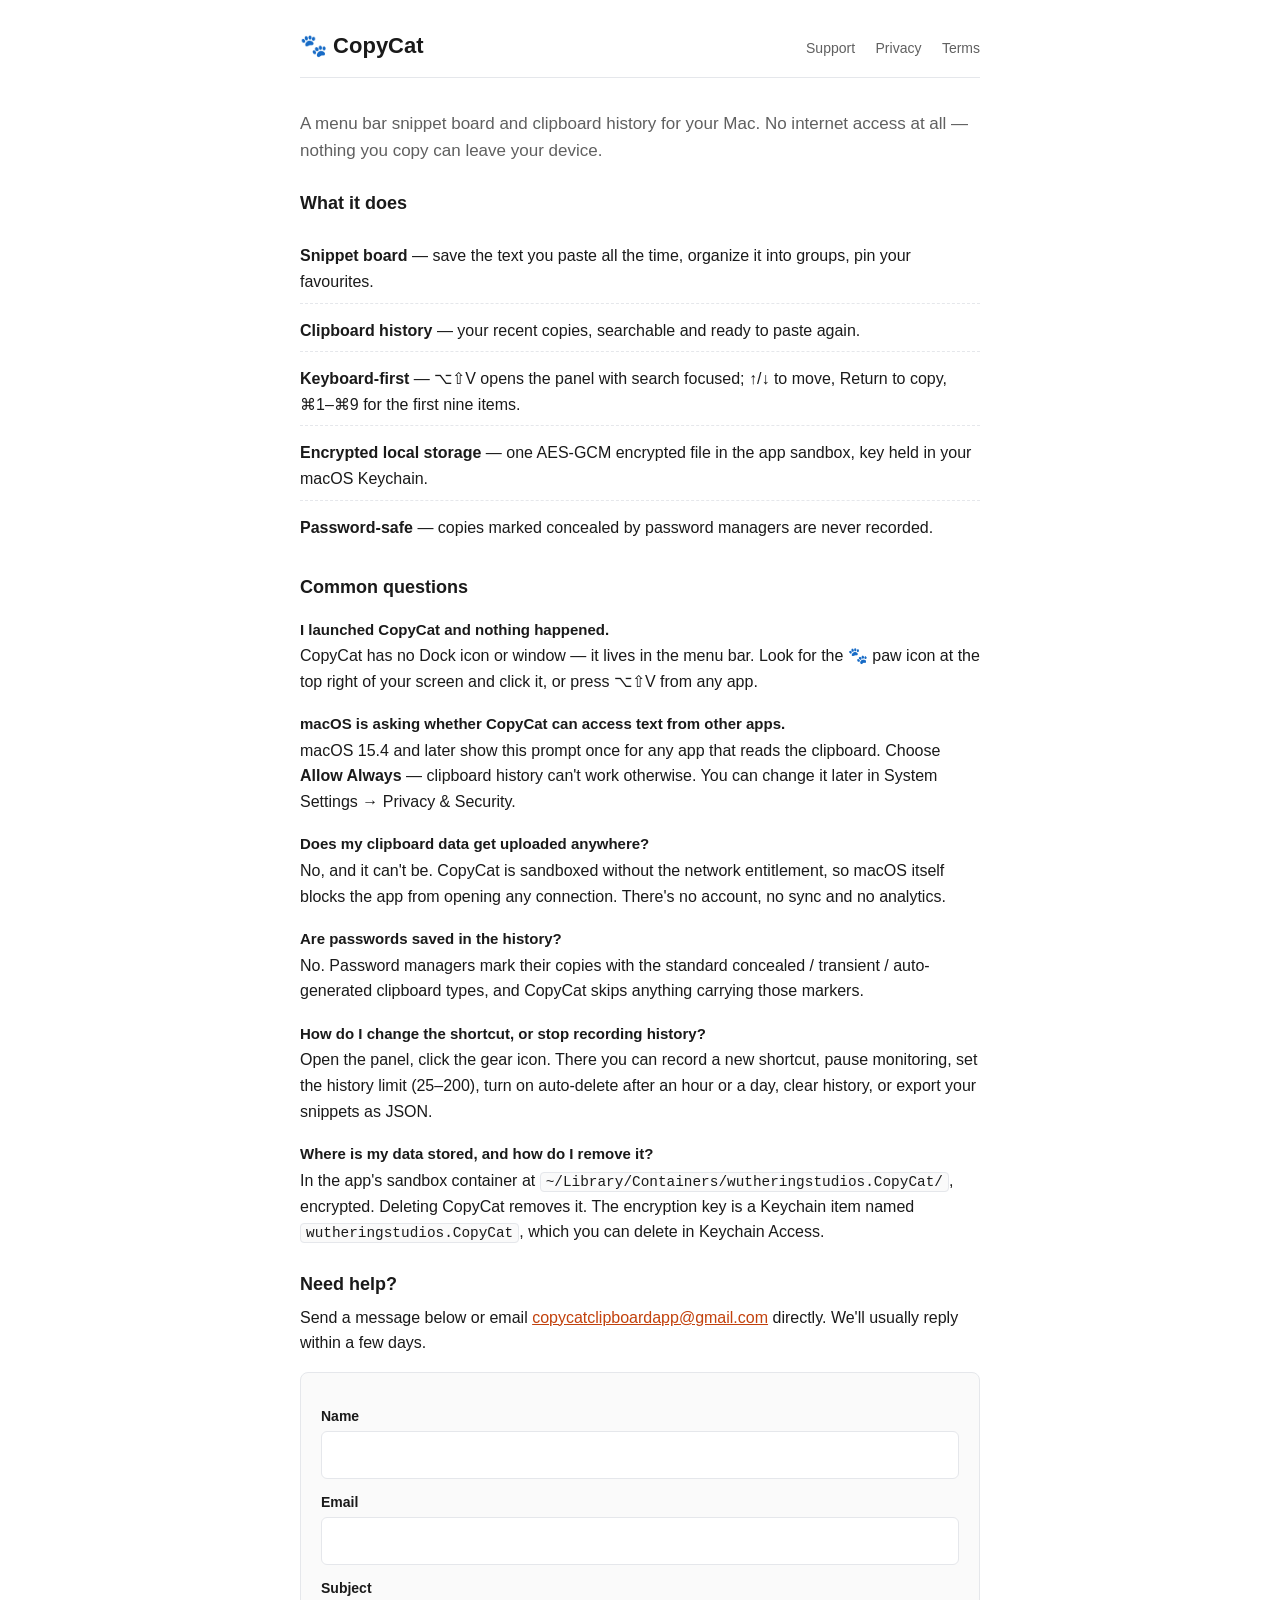
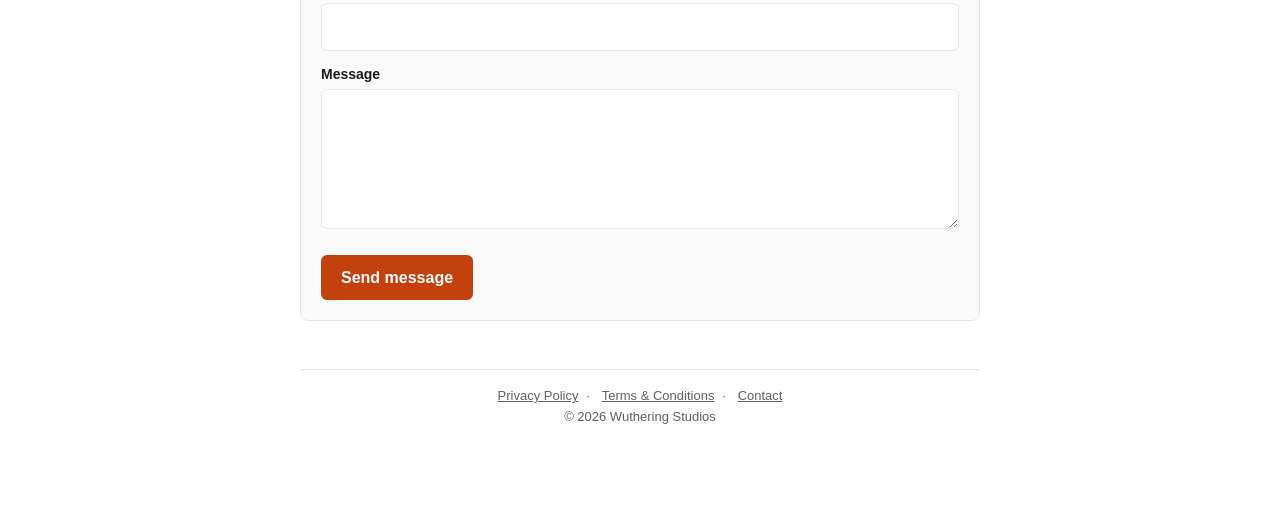
==== docs/index.html @ dfc315ec "Support page" ====
<!doctype html>
<html lang="en">
<head>
  <meta charset="utf-8">
  <meta name="viewport" content="width=device-width, initial-scale=1">
  <title>CopyCat — Support</title>
  <meta name="description" content="Support and contact for CopyCat, a menu bar snippet board and clipboard history for macOS.">
  <link rel="stylesheet" href="style.css">
</head>
<body>
  <div class="wrap">
    <header>
      <h1>🐾 CopyCat</h1>
      <nav>
        <a href="index.html">Support</a>
        <a href="privacy.html">Privacy</a>
        <a href="terms.html">Terms</a>
      </nav>
    </header>

    <main>
      <p class="lead">A menu bar snippet board and clipboard history for your Mac. No internet access at all — nothing you copy can leave your device.</p>

      <h2>What it does</h2>
      <ul class="feature-list">
        <li><strong>Snippet board</strong> — save the text you paste all the time, organize it into groups, pin your favourites.</li>
        <li><strong>Clipboard history</strong> — your recent copies, searchable and ready to paste again.</li>
        <li><strong>Keyboard-first</strong> — ⌥⇧V opens the panel with search focused; ↑/↓ to move, Return to copy, ⌘1–⌘9 for the first nine items.</li>
        <li><strong>Encrypted local storage</strong> — one AES-GCM encrypted file in the app sandbox, key held in your macOS Keychain.</li>
        <li><strong>Password-safe</strong> — copies marked concealed by password managers are never recorded.</li>
      </ul>

      <h2>Common questions</h2>

      <h3>I launched CopyCat and nothing happened.</h3>
      <p>CopyCat has no Dock icon or window — it lives in the menu bar. Look for the 🐾 paw icon at the top right of your screen and click it, or press ⌥⇧V from any app.</p>

      <h3>macOS is asking whether CopyCat can access text from other apps.</h3>
      <p>macOS 15.4 and later show this prompt once for any app that reads the clipboard. Choose <strong>Allow Always</strong> — clipboard history can't work otherwise. You can change it later in System Settings → Privacy &amp; Security.</p>

      <h3>Does my clipboard data get uploaded anywhere?</h3>
      <p>No, and it can't be. CopyCat is sandboxed without the network entitlement, so macOS itself blocks the app from opening any connection. There's no account, no sync and no analytics.</p>

      <h3>Are passwords saved in the history?</h3>
      <p>No. Password managers mark their copies with the standard concealed / transient / auto-generated clipboard types, and CopyCat skips anything carrying those markers.</p>

      <h3>How do I change the shortcut, or stop recording history?</h3>
      <p>Open the panel, click the gear icon. There you can record a new shortcut, pause monitoring, set the history limit (25–200), turn on auto-delete after an hour or a day, clear history, or export your snippets as JSON.</p>

      <h3>Where is my data stored, and how do I remove it?</h3>
      <p>In the app's sandbox container at <code>~/Library/Containers/wutheringstudios.CopyCat/</code>, encrypted. Deleting CopyCat removes it. The encryption key is a Keychain item named <code>wutheringstudios.CopyCat</code>, which you can delete in Keychain Access.</p>

      <h2>Need help?</h2>
      <p>Send a message below or email <a href="mailto:copycatclipboardapp@gmail.com">copycatclipboardapp@gmail.com</a> directly. We'll usually reply within a few days.</p>

      <form class="contact" action="https://formspree.io/f/xwvgrron" method="POST">
        <input type="hidden" name="_subject" value="[CopyCat support]">

        <label for="name">Name</label>
        <input type="text" id="name" name="name" required autocomplete="name">

        <label for="email">Email</label>
        <input type="email" id="email" name="email" required autocomplete="email">

        <label for="subject">Subject</label>
        <input type="text" id="subject" name="subject" required>

        <label for="message">Message</label>
        <textarea id="message" name="message" required></textarea>

        <div class="gotcha" aria-hidden="true">
          <label for="_gotcha">Leave this field empty</label>
          <input type="text" id="_gotcha" name="_gotcha" tabindex="-1" autocomplete="off">
        </div>

        <button type="submit">Send message</button>
      </form>
    </main>

    <footer>
      <a href="privacy.html">Privacy Policy</a>·
      <a href="terms.html">Terms &amp; Conditions</a>·
      <a href="mailto:copycatclipboardapp@gmail.com">Contact</a>
      <p>&copy; 2026 Wuthering Studios</p>
    </footer>
  </div>
</body>
</html>
---- docs/style.css ----
:root {
  --bg: #ffffff;
  --fg: #1a1a1a;
  --muted: #606060;
  --accent: #c2410c;
  --border: #e5e7eb;
  --card: #fafafa;
}

@media (prefers-color-scheme: dark) {
  :root {
    --bg: #0f1115;
    --fg: #e8e8e8;
    --muted: #9a9a9a;
    --accent: #fb923c;
    --border: #2a2d33;
    --card: #161a20;
  }
}

* { box-sizing: border-box; }

html { -webkit-text-size-adjust: 100%; }

body {
  margin: 0;
  font-family: -apple-system, BlinkMacSystemFont, "Segoe UI", Roboto, Helvetica, Arial, sans-serif;
  font-size: 16px;
  line-height: 1.6;
  color: var(--fg);
  background: var(--bg);
}

.wrap {
  max-width: 720px;
  margin: 0 auto;
  padding: 32px 20px 64px;
}

header {
  border-bottom: 1px solid var(--border);
  padding-bottom: 16px;
  margin-bottom: 32px;
  display: flex;
  justify-content: space-between;
  align-items: baseline;
  flex-wrap: wrap;
  gap: 8px;
}

header h1 {
  font-size: 22px;
  margin: 0;
}

nav a {
  margin-left: 16px;
  color: var(--muted);
  text-decoration: none;
  font-size: 14px;
}

nav a:hover { color: var(--accent); }

h1, h2, h3 { line-height: 1.3; }

h2 {
  font-size: 18px;
  margin-top: 28px;
  margin-bottom: 8px;
}

h3 {
  font-size: 15px;
  margin-top: 20px;
  margin-bottom: 4px;
}

p { margin: 0 0 14px; }

code {
  font-family: ui-monospace, SFMono-Regular, Menlo, monospace;
  font-size: 0.9em;
  background: var(--card);
  border: 1px solid var(--border);
  border-radius: 4px;
  padding: 1px 5px;
}

a { color: var(--accent); }

ul { padding-left: 22px; }
li { margin-bottom: 6px; }

hr {
  border: 0;
  border-top: 1px solid var(--border);
  margin: 32px 0;
}

footer {
  margin-top: 48px;
  padding-top: 16px;
  border-top: 1px solid var(--border);
  color: var(--muted);
  font-size: 13px;
  text-align: center;
}

footer a { color: var(--muted); margin: 0 8px; }

.lead {
  font-size: 17px;
  color: var(--muted);
  margin-bottom: 24px;
}

form.contact {
  background: var(--card);
  border: 1px solid var(--border);
  border-radius: 8px;
  padding: 20px;
  margin-top: 16px;
}

form.contact label {
  display: block;
  font-size: 14px;
  font-weight: 600;
  margin-bottom: 4px;
  margin-top: 12px;
}

form.contact input,
form.contact textarea {
  width: 100%;
  padding: 10px 12px;
  font: inherit;
  color: var(--fg);
  background: var(--bg);
  border: 1px solid var(--border);
  border-radius: 6px;
}

form.contact input:focus,
form.contact textarea:focus {
  outline: 2px solid var(--accent);
  outline-offset: -1px;
  border-color: var(--accent);
}

form.contact textarea {
  min-height: 140px;
  resize: vertical;
}

form.contact button {
  margin-top: 18px;
  padding: 10px 20px;
  font: inherit;
  font-weight: 600;
  color: #fff;
  background: var(--accent);
  border: 0;
  border-radius: 6px;
  cursor: pointer;
}

form.contact button:hover { filter: brightness(1.05); }

.gotcha {
  position: absolute;
  left: -5000px;
  width: 1px;
  height: 1px;
  overflow: hidden;
}

.feature-list {
  list-style: none;
  padding: 0;
  margin: 20px 0;
}

.feature-list li {
  padding: 8px 0;
  border-bottom: 1px dashed var(--border);
}

.feature-list li:last-child { border-bottom: 0; }

.effective {
  color: var(--muted);
  font-size: 14px;
  font-style: italic;
}
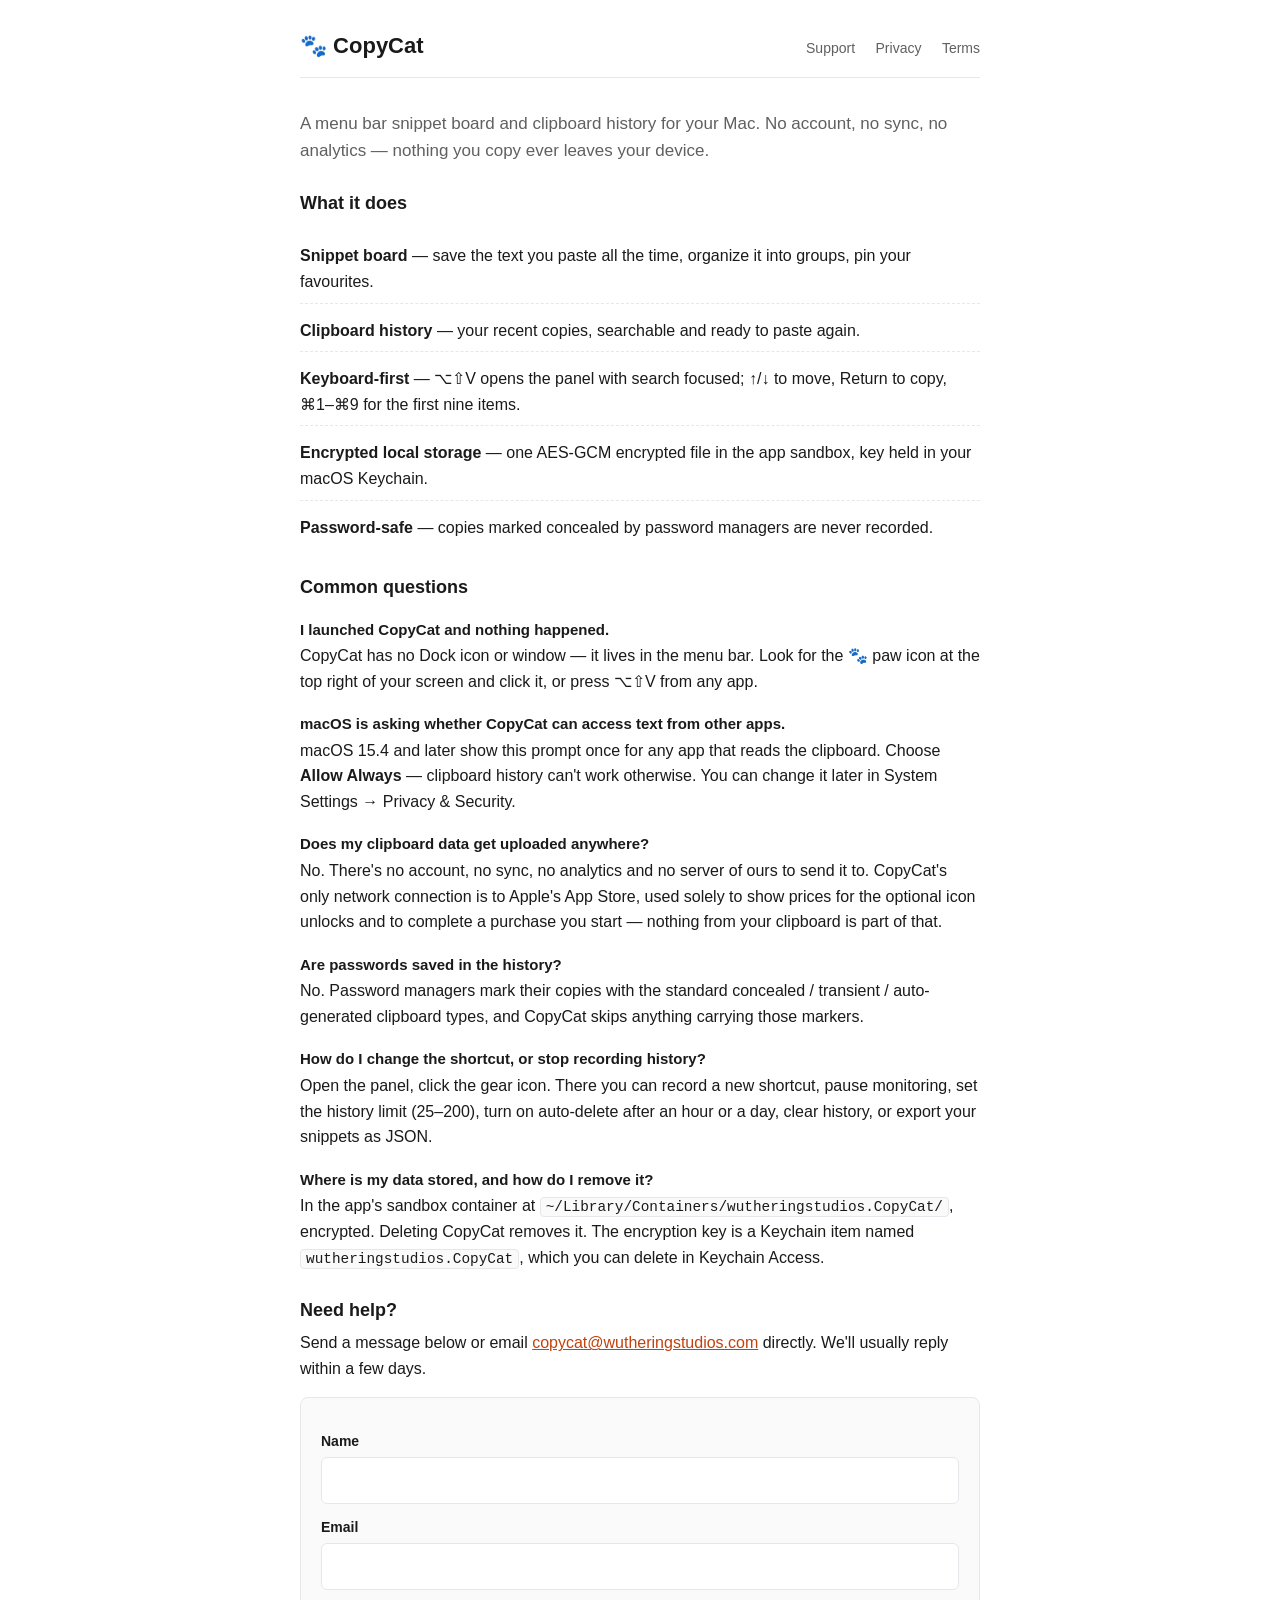
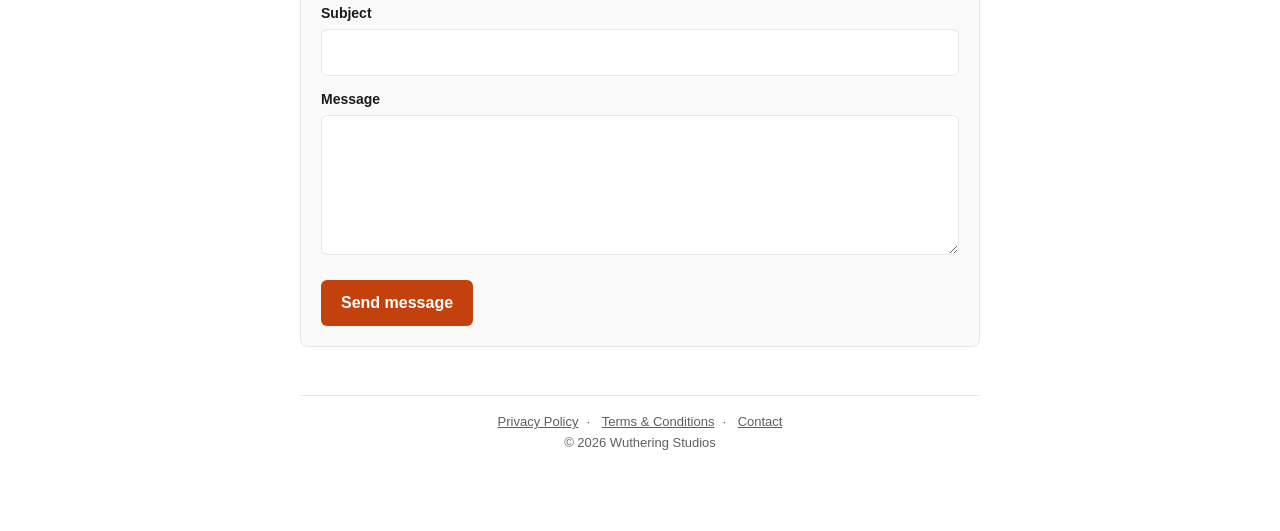
==== commit 24641ac8: "Add files via upload Support page update due to app update" ====
--- a/docs/index.html
+++ b/docs/index.html
@@ -19,7 +19,7 @@
     </header>
 
     <main>
-      <p class="lead">A menu bar snippet board and clipboard history for your Mac. No internet access at all — nothing you copy can leave your device.</p>
+      <p class="lead">A menu bar snippet board and clipboard history for your Mac. No account, no sync, no analytics — nothing you copy ever leaves your device.</p>
 
       <h2>What it does</h2>
       <ul class="feature-list">
@@ -39,7 +39,7 @@
       <p>macOS 15.4 and later show this prompt once for any app that reads the clipboard. Choose <strong>Allow Always</strong> — clipboard history can't work otherwise. You can change it later in System Settings → Privacy &amp; Security.</p>
 
       <h3>Does my clipboard data get uploaded anywhere?</h3>
-      <p>No, and it can't be. CopyCat is sandboxed without the network entitlement, so macOS itself blocks the app from opening any connection. There's no account, no sync and no analytics.</p>
+      <p>No. There's no account, no sync, no analytics and no server of ours to send it to. CopyCat's only network connection is to Apple's App Store, used solely to show prices for the optional icon unlocks and to complete a purchase you start — nothing from your clipboard is part of that.</p>
 
       <h3>Are passwords saved in the history?</h3>
       <p>No. Password managers mark their copies with the standard concealed / transient / auto-generated clipboard types, and CopyCat skips anything carrying those markers.</p>
@@ -51,7 +51,7 @@
       <p>In the app's sandbox container at <code>~/Library/Containers/wutheringstudios.CopyCat/</code>, encrypted. Deleting CopyCat removes it. The encryption key is a Keychain item named <code>wutheringstudios.CopyCat</code>, which you can delete in Keychain Access.</p>
 
       <h2>Need help?</h2>
-      <p>Send a message below or email <a href="mailto:copycatclipboardapp@gmail.com">copycatclipboardapp@gmail.com</a> directly. We'll usually reply within a few days.</p>
+      <p>Send a message below or email <a href="mailto:copycat@wutheringstudios.com">copycat@wutheringstudios.com</a> directly. We'll usually reply within a few days.</p>
 
       <form class="contact" action="https://formspree.io/f/xwvgrron" method="POST">
         <input type="hidden" name="_subject" value="[CopyCat support]">
@@ -65,6 +65,11 @@
         <label for="subject">Subject</label>
         <input type="text" id="subject" name="subject" required>
 
+        <div id="diagnostics-row" hidden>
+          <label for="diagnostics">Diagnostics (sent from the app)</label>
+          <input type="text" id="diagnostics" name="diagnostics" readonly>
+        </div>
+
         <label for="message">Message</label>
         <textarea id="message" name="message" required></textarea>
 
@@ -75,12 +80,31 @@
 
         <button type="submit">Send message</button>
       </form>
+
+      <script>
+        // CopyCat's "Report a Problem" button opens this page with the version and
+        // the StoreKit error attached. Surface them in a visible, read-only field so
+        // the sender can see exactly what they are sending. Without a query string
+        // the form is unchanged.
+        (function () {
+          var q = new URLSearchParams(location.search);
+          var v = q.get('v');
+          if (!v) return;
+          var parts = ['v' + v];
+          if (q.get('build')) parts.push('build ' + q.get('build'));
+          if (q.get('err')) parts.push(q.get('err'));
+          document.getElementById('diagnostics').value = parts.join(' — ');
+          document.getElementById('diagnostics-row').hidden = false;
+          var subject = document.getElementById('subject');
+          if (!subject.value) subject.value = 'In-app purchases unavailable';
+        })();
+      </script>
     </main>
 
     <footer>
       <a href="privacy.html">Privacy Policy</a>·
       <a href="terms.html">Terms &amp; Conditions</a>·
-      <a href="mailto:copycatclipboardapp@gmail.com">Contact</a>
+      <a href="mailto:copycat@wutheringstudios.com">Contact</a>
       <p>&copy; 2026 Wuthering Studios</p>
     </footer>
   </div>
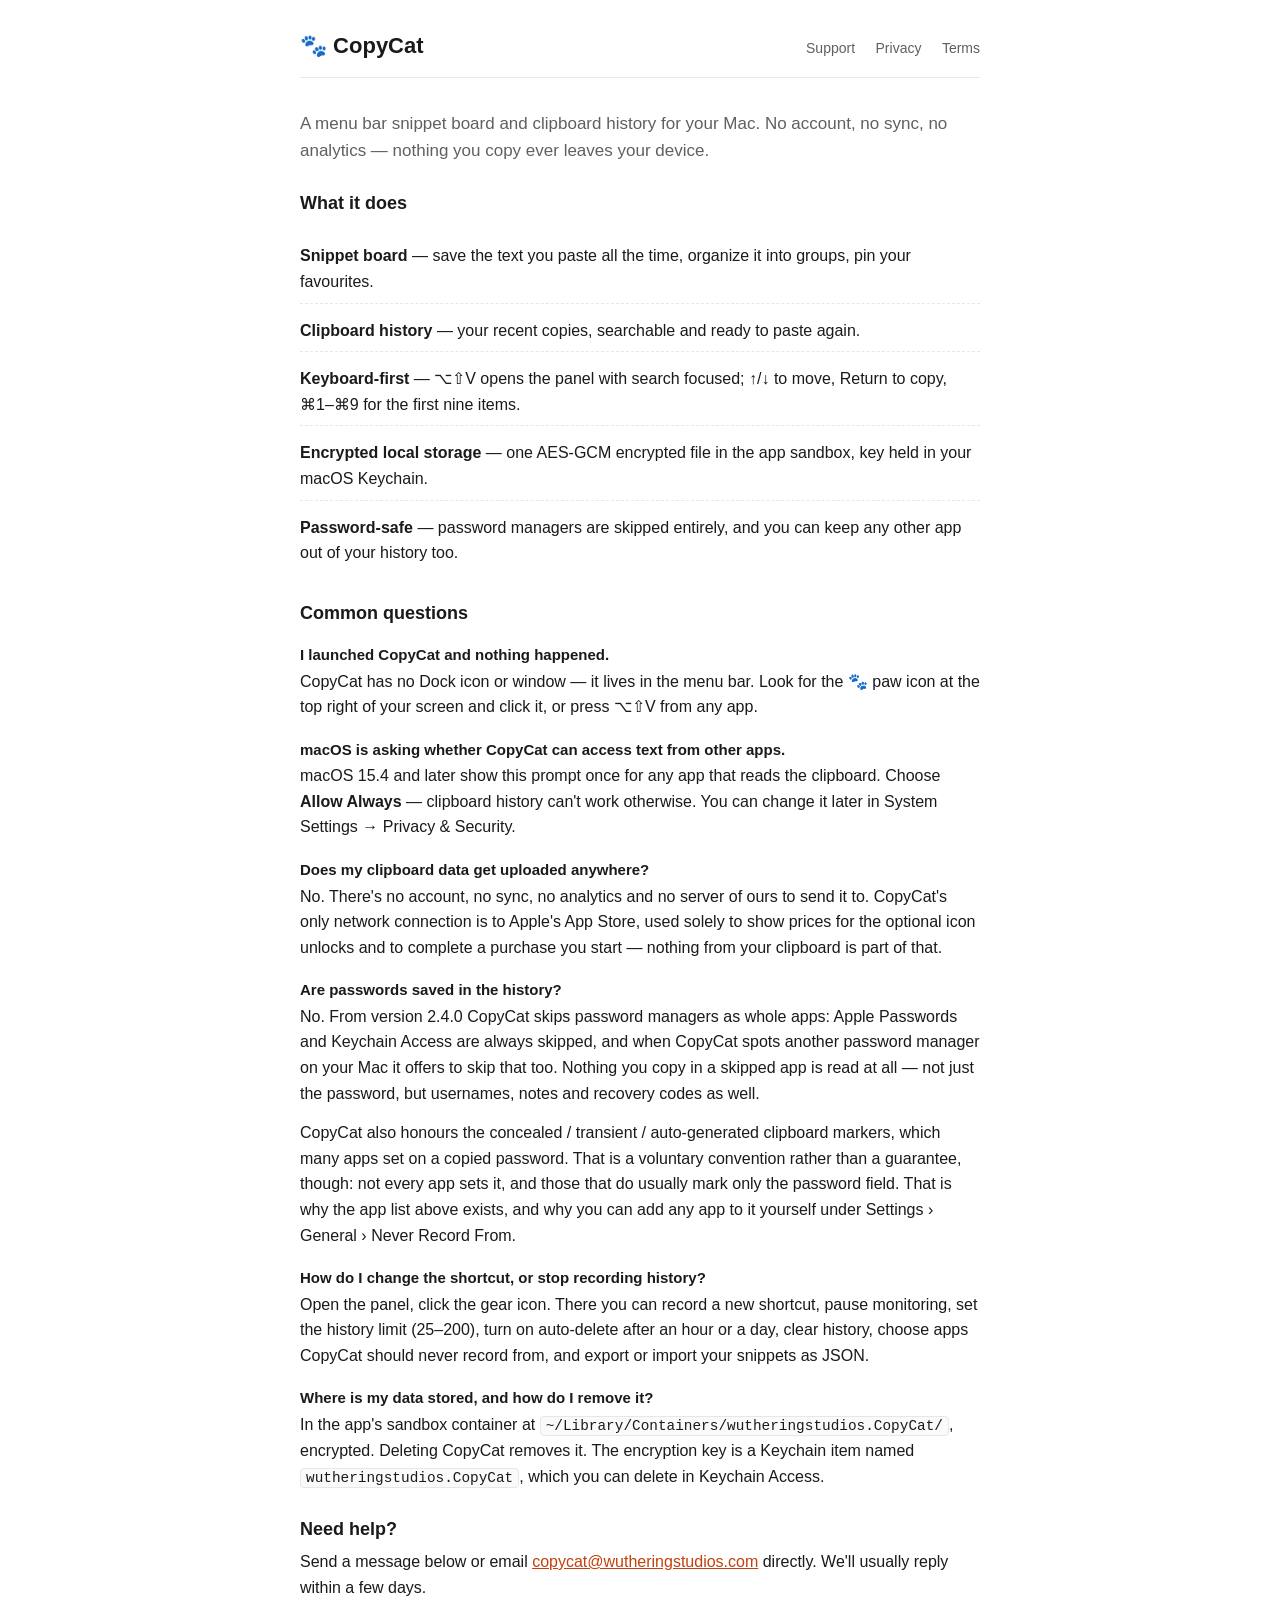
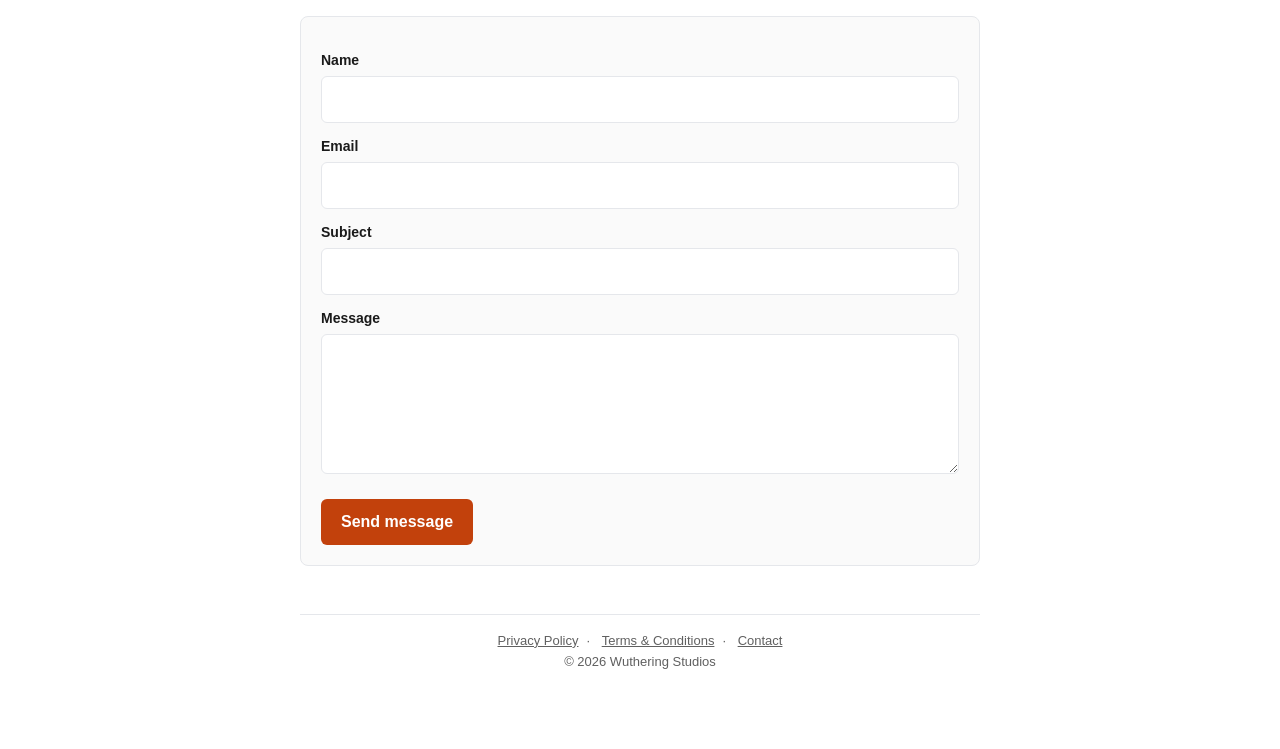
==== commit a3ca6f5d: "Add files via upload Updated privacy @20260829 14:45" ====
--- a/docs/index.html
+++ b/docs/index.html
@@ -27,7 +27,7 @@
         <li><strong>Clipboard history</strong> — your recent copies, searchable and ready to paste again.</li>
         <li><strong>Keyboard-first</strong> — ⌥⇧V opens the panel with search focused; ↑/↓ to move, Return to copy, ⌘1–⌘9 for the first nine items.</li>
         <li><strong>Encrypted local storage</strong> — one AES-GCM encrypted file in the app sandbox, key held in your macOS Keychain.</li>
-        <li><strong>Password-safe</strong> — copies marked concealed by password managers are never recorded.</li>
+        <li><strong>Password-safe</strong> — password managers are skipped entirely, and you can keep any other app out of your history too.</li>
       </ul>
 
       <h2>Common questions</h2>
@@ -42,10 +42,11 @@
       <p>No. There's no account, no sync, no analytics and no server of ours to send it to. CopyCat's only network connection is to Apple's App Store, used solely to show prices for the optional icon unlocks and to complete a purchase you start — nothing from your clipboard is part of that.</p>
 
       <h3>Are passwords saved in the history?</h3>
-      <p>No. Password managers mark their copies with the standard concealed / transient / auto-generated clipboard types, and CopyCat skips anything carrying those markers.</p>
+      <p>No. From version 2.4.0 CopyCat skips password managers as whole apps: Apple Passwords and Keychain Access are always skipped, and when CopyCat spots another password manager on your Mac it offers to skip that too. Nothing you copy in a skipped app is read at all — not just the password, but usernames, notes and recovery codes as well.</p>
+      <p>CopyCat also honours the concealed / transient / auto-generated clipboard markers, which many apps set on a copied password. That is a voluntary convention rather than a guarantee, though: not every app sets it, and those that do usually mark only the password field. That is why the app list above exists, and why you can add any app to it yourself under Settings &rsaquo; General &rsaquo; Never Record From.</p>
 
       <h3>How do I change the shortcut, or stop recording history?</h3>
-      <p>Open the panel, click the gear icon. There you can record a new shortcut, pause monitoring, set the history limit (25–200), turn on auto-delete after an hour or a day, clear history, or export your snippets as JSON.</p>
+      <p>Open the panel, click the gear icon. There you can record a new shortcut, pause monitoring, set the history limit (25–200), turn on auto-delete after an hour or a day, clear history, choose apps CopyCat should never record from, and export or import your snippets as JSON.</p>
 
       <h3>Where is my data stored, and how do I remove it?</h3>
       <p>In the app's sandbox container at <code>~/Library/Containers/wutheringstudios.CopyCat/</code>, encrypted. Deleting CopyCat removes it. The encryption key is a Keychain item named <code>wutheringstudios.CopyCat</code>, which you can delete in Keychain Access.</p>
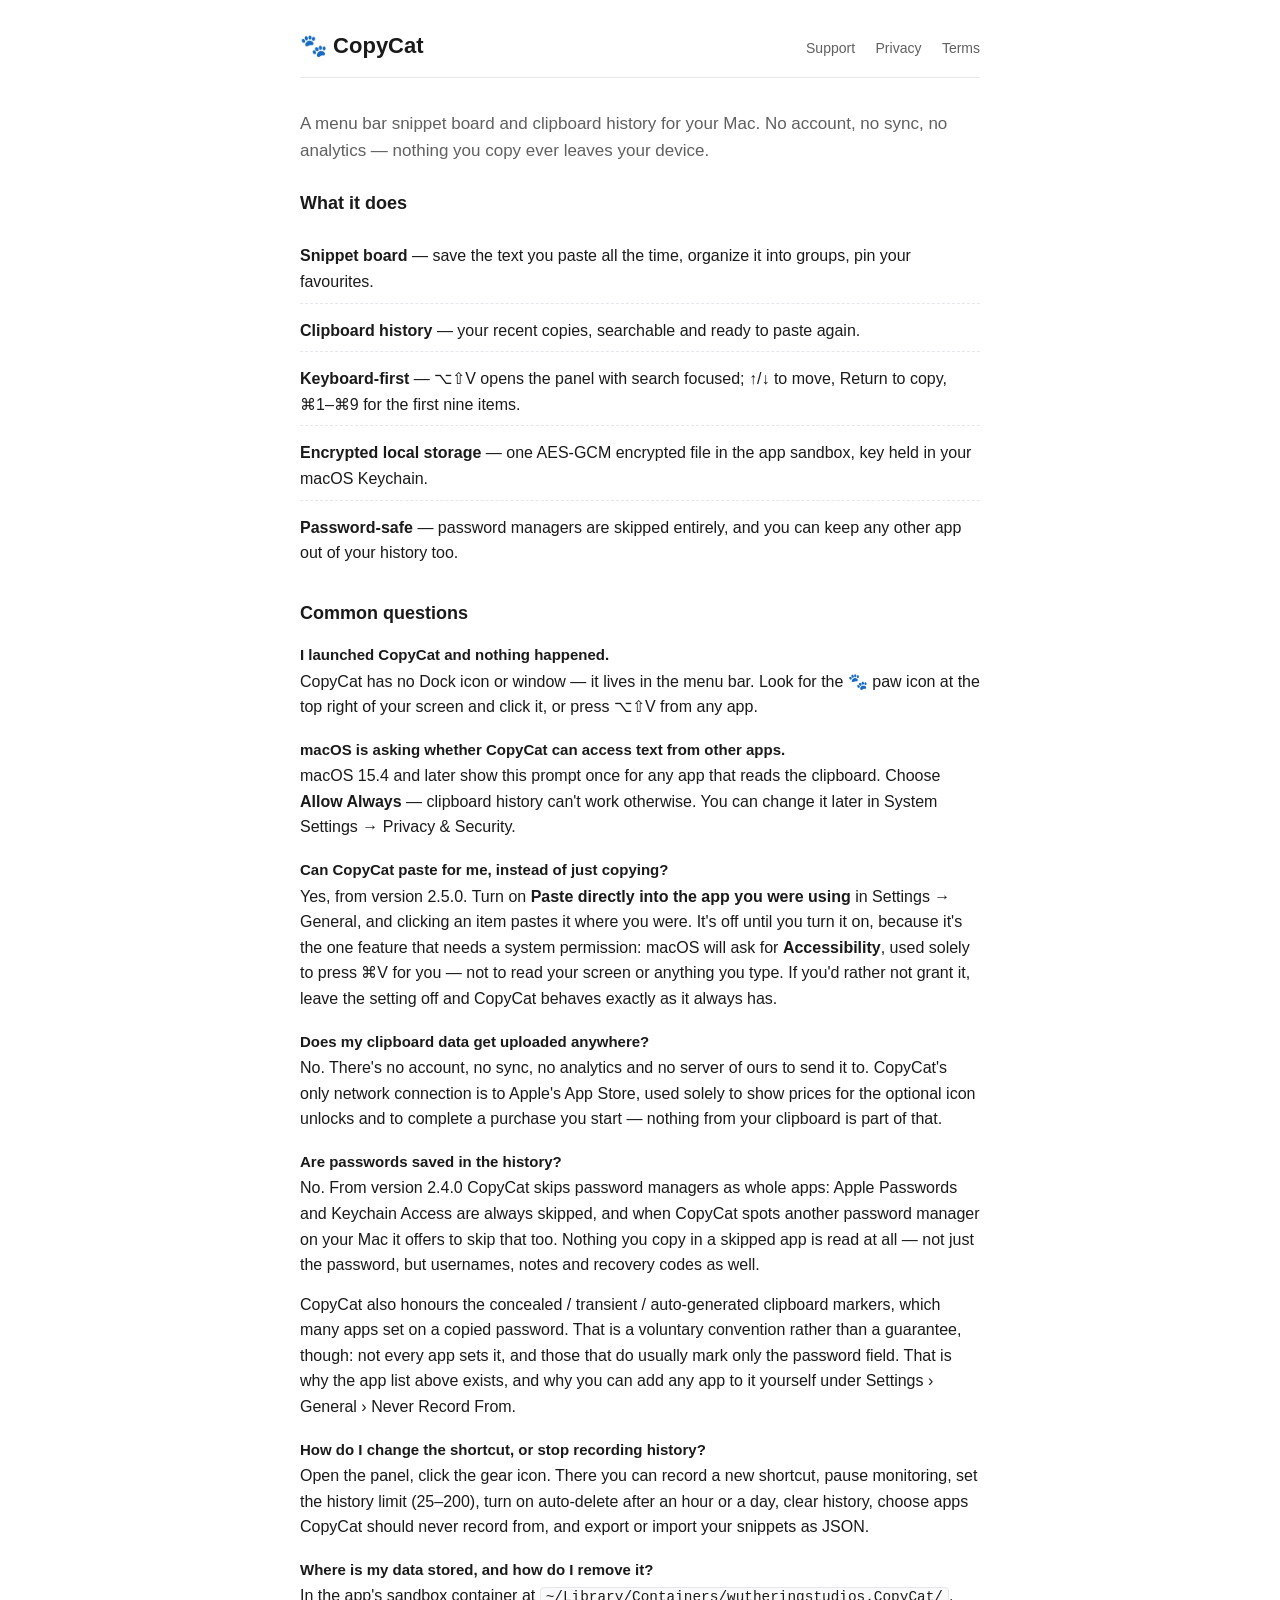
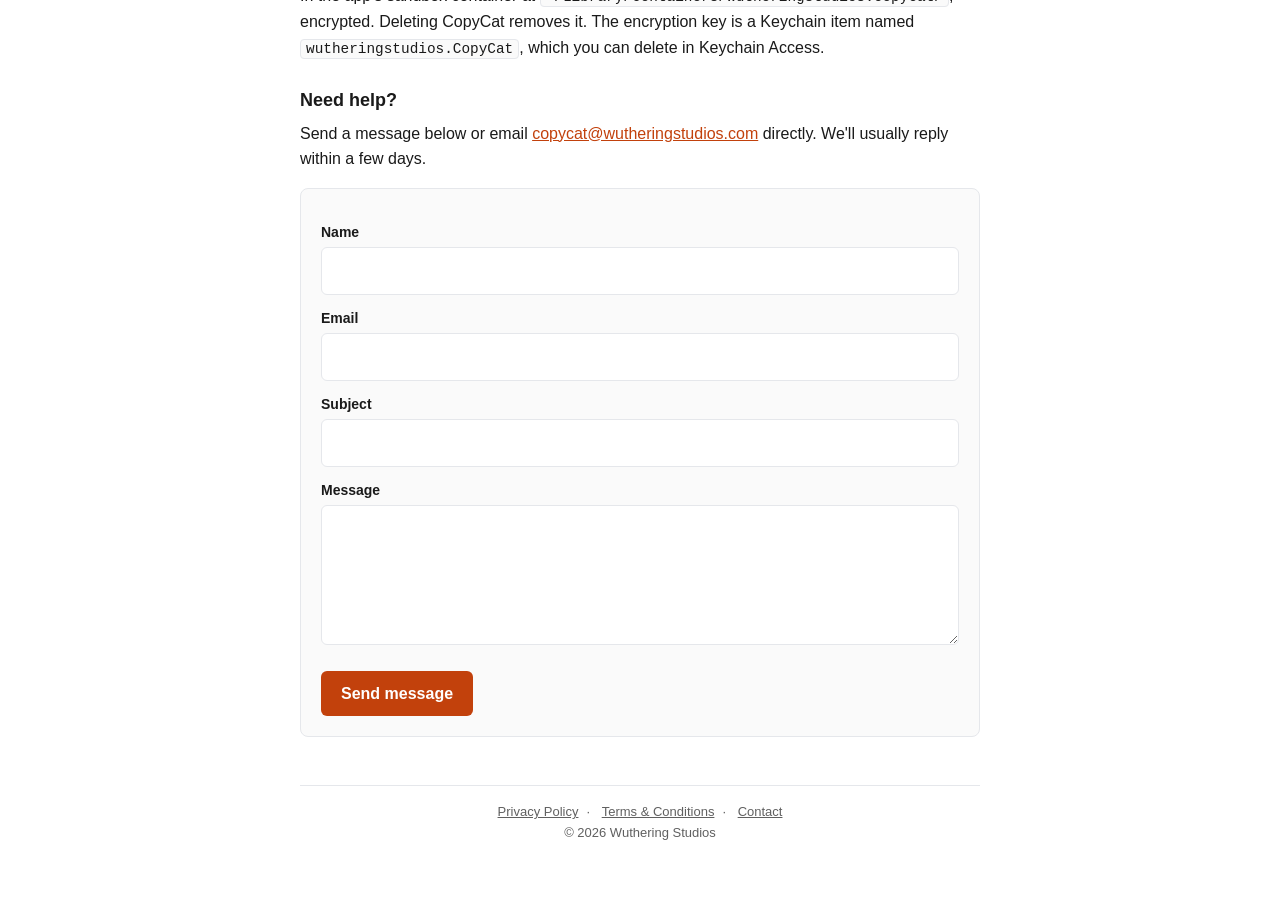
==== commit 80f6a8ba: "Add files via upload Update on the support page to reflect the new setting" ====
--- a/docs/index.html
+++ b/docs/index.html
@@ -37,6 +37,9 @@
 
       <h3>macOS is asking whether CopyCat can access text from other apps.</h3>
       <p>macOS 15.4 and later show this prompt once for any app that reads the clipboard. Choose <strong>Allow Always</strong> — clipboard history can't work otherwise. You can change it later in System Settings → Privacy &amp; Security.</p>
+
+      <h3>Can CopyCat paste for me, instead of just copying?</h3>
+      <p>Yes, from version 2.5.0. Turn on <strong>Paste directly into the app you were using</strong> in Settings → General, and clicking an item pastes it where you were. It's off until you turn it on, because it's the one feature that needs a system permission: macOS will ask for <strong>Accessibility</strong>, used solely to press ⌘V for you — not to read your screen or anything you type. If you'd rather not grant it, leave the setting off and CopyCat behaves exactly as it always has.</p>
 
       <h3>Does my clipboard data get uploaded anywhere?</h3>
       <p>No. There's no account, no sync, no analytics and no server of ours to send it to. CopyCat's only network connection is to Apple's App Store, used solely to show prices for the optional icon unlocks and to complete a purchase you start — nothing from your clipboard is part of that.</p>
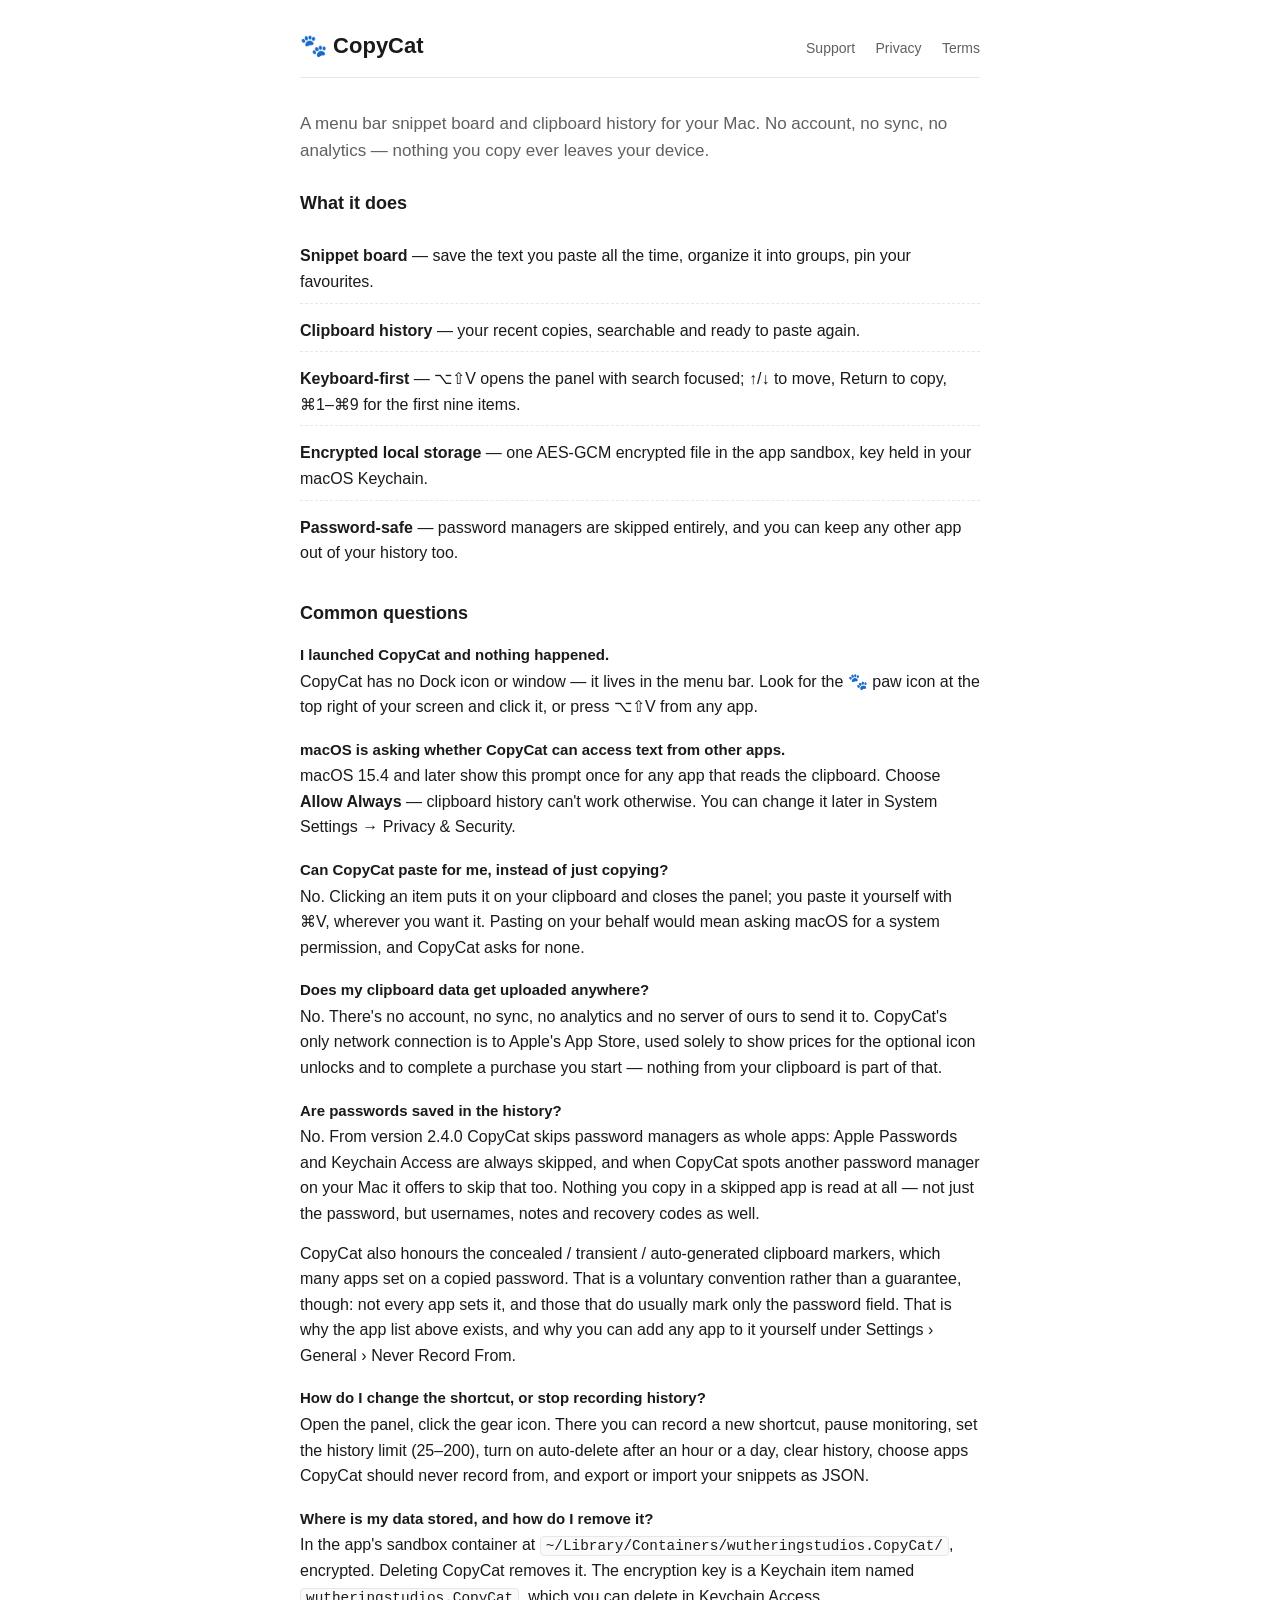
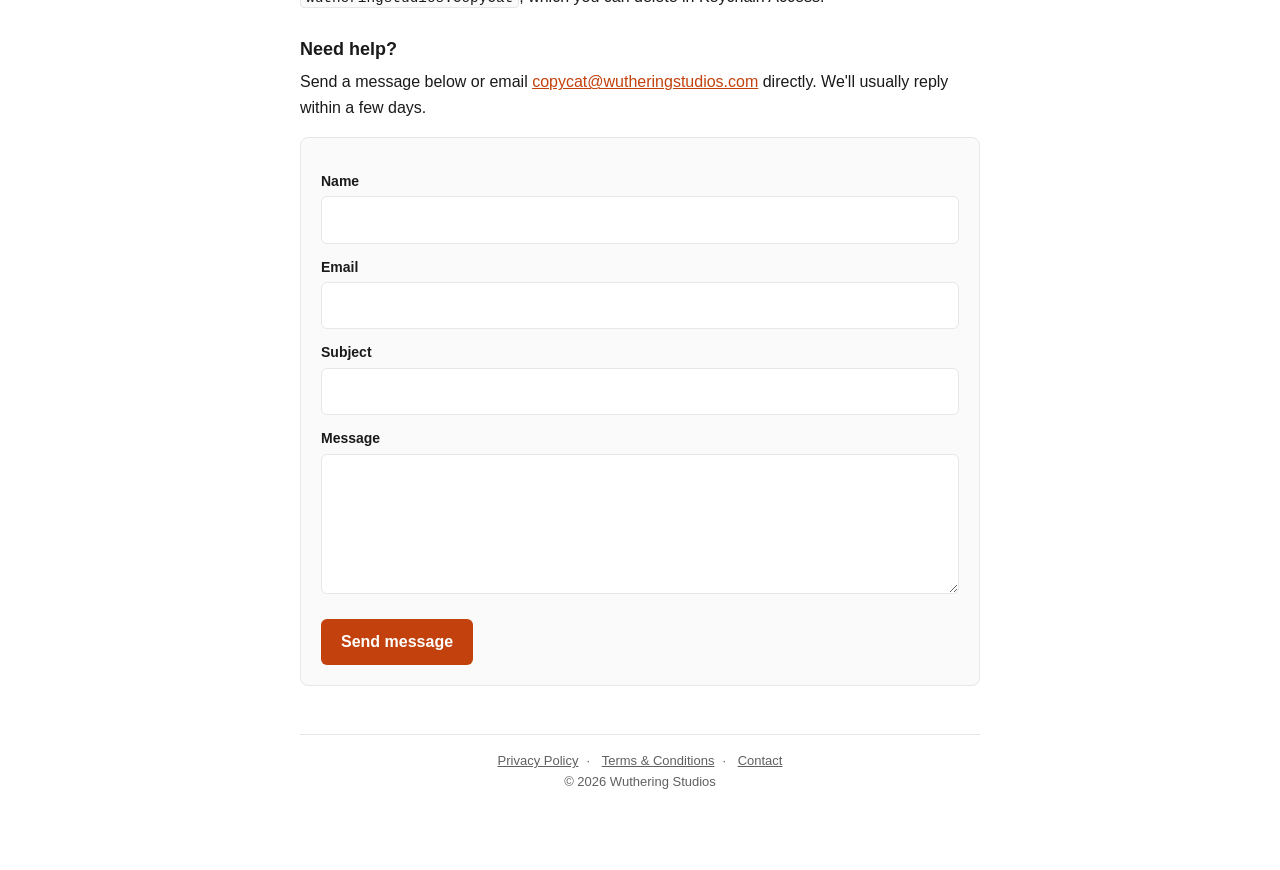
==== commit 3bd065c5: "Add files via upload Support page update as at 20260904 2258" ====
--- a/docs/index.html
+++ b/docs/index.html
@@ -39,7 +39,7 @@
       <p>macOS 15.4 and later show this prompt once for any app that reads the clipboard. Choose <strong>Allow Always</strong> — clipboard history can't work otherwise. You can change it later in System Settings → Privacy &amp; Security.</p>
 
       <h3>Can CopyCat paste for me, instead of just copying?</h3>
-      <p>Yes, from version 2.5.0. Turn on <strong>Paste directly into the app you were using</strong> in Settings → General, and clicking an item pastes it where you were. It's off until you turn it on, because it's the one feature that needs a system permission: macOS will ask for <strong>Accessibility</strong>, used solely to press ⌘V for you — not to read your screen or anything you type. If you'd rather not grant it, leave the setting off and CopyCat behaves exactly as it always has.</p>
+      <p>No. Clicking an item puts it on your clipboard and closes the panel; you paste it yourself with ⌘V, wherever you want it. Pasting on your behalf would mean asking macOS for a system permission, and CopyCat asks for none.</p>
 
       <h3>Does my clipboard data get uploaded anywhere?</h3>
       <p>No. There's no account, no sync, no analytics and no server of ours to send it to. CopyCat's only network connection is to Apple's App Store, used solely to show prices for the optional icon unlocks and to complete a purchase you start — nothing from your clipboard is part of that.</p>
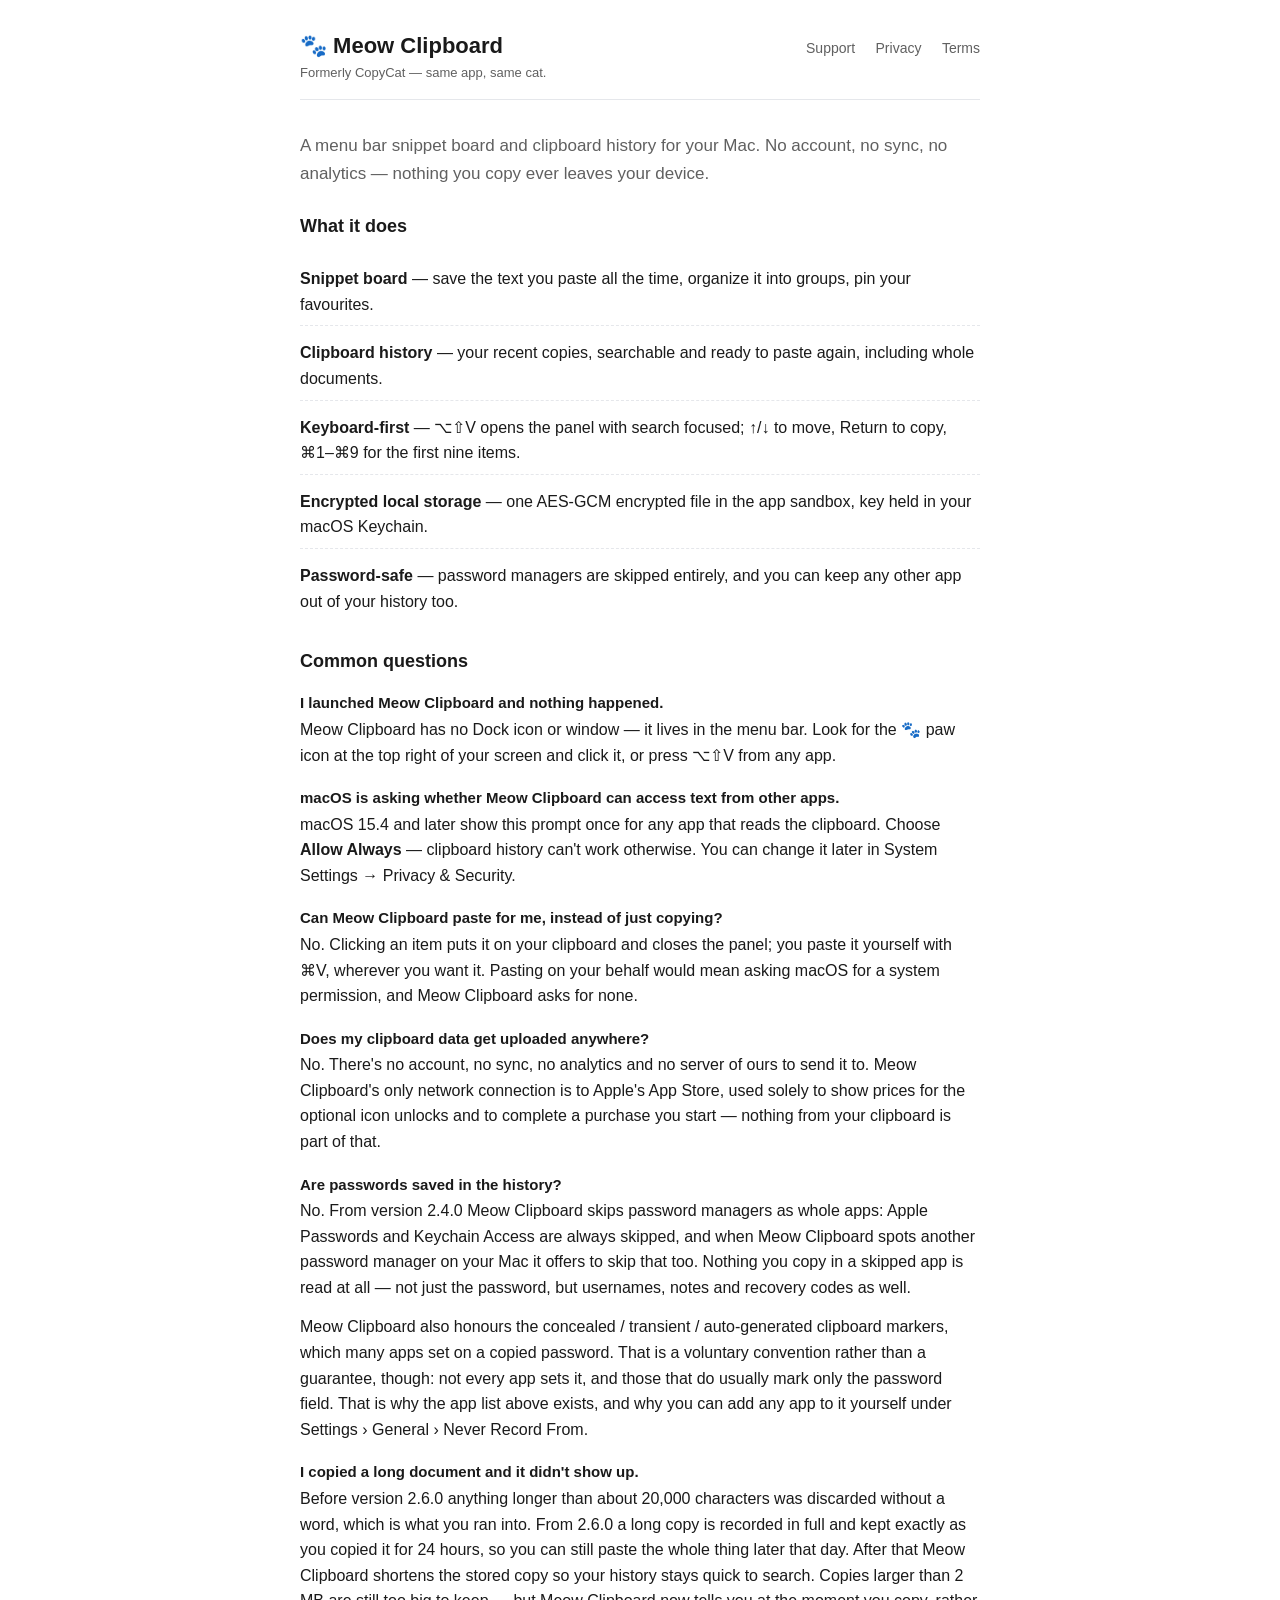
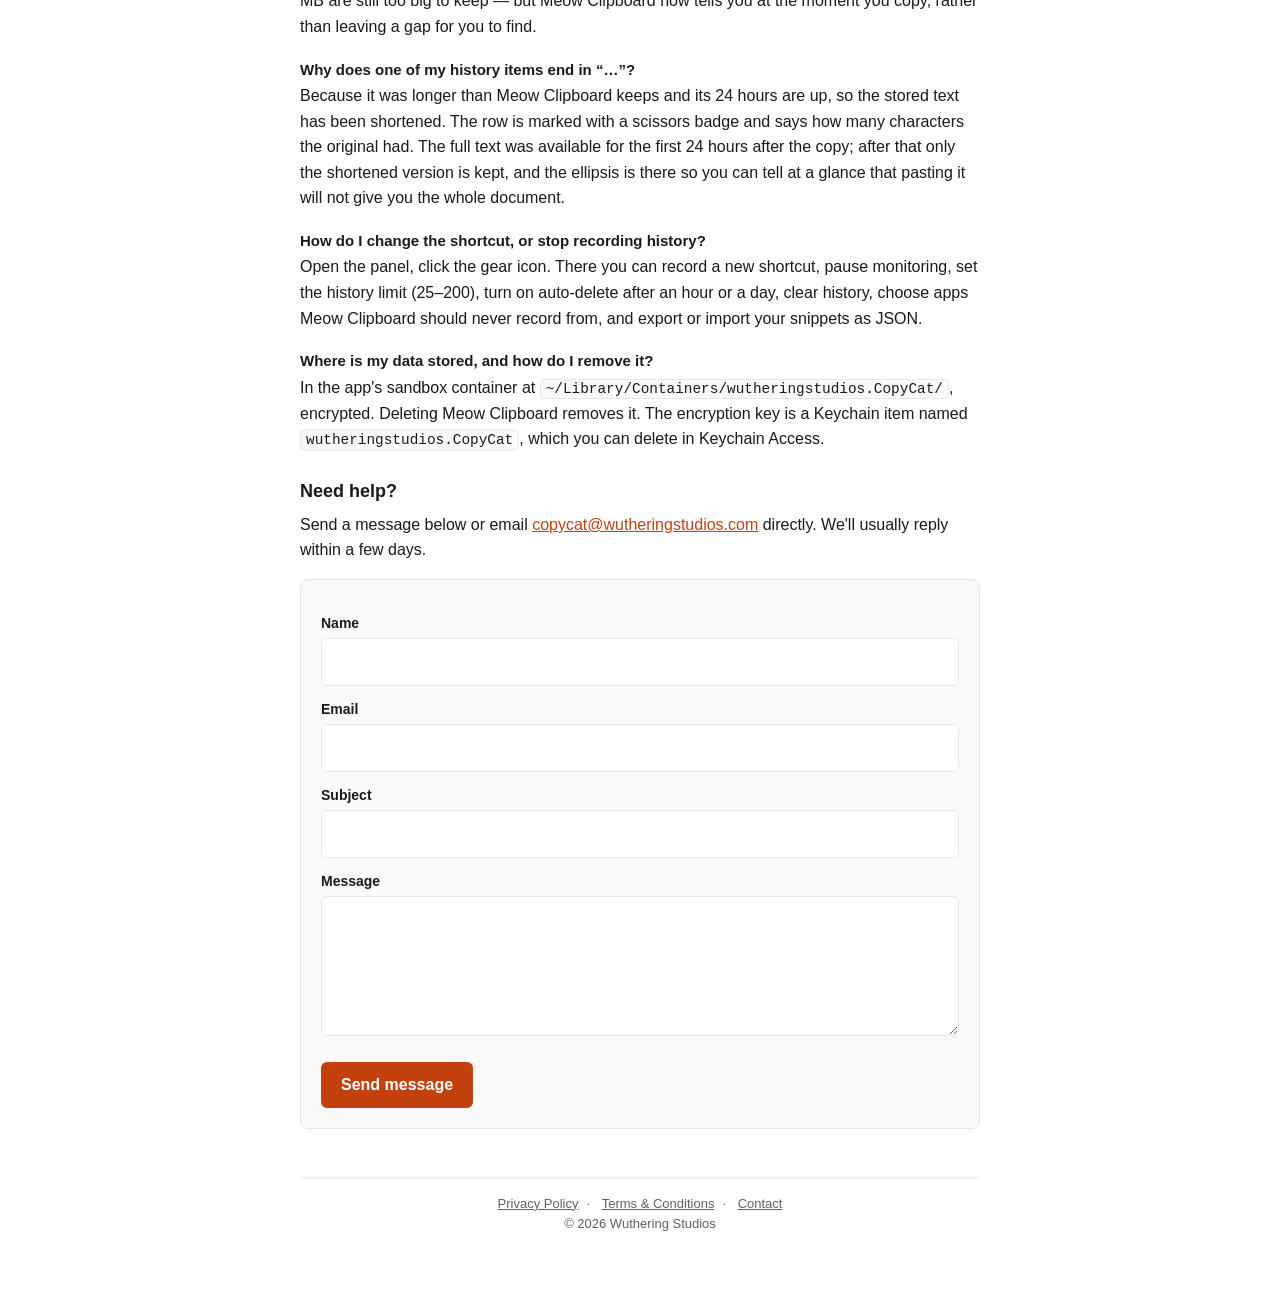
==== commit 07698543: "Revised at 20260909" ====
--- a/docs/index.html
+++ b/docs/index.html
@@ -3,14 +3,17 @@
 <head>
   <meta charset="utf-8">
   <meta name="viewport" content="width=device-width, initial-scale=1">
-  <title>CopyCat — Support</title>
-  <meta name="description" content="Support and contact for CopyCat, a menu bar snippet board and clipboard history for macOS.">
+  <title>Meow Clipboard — Support</title>
+  <meta name="description" content="Support and contact for Meow Clipboard, a menu bar snippet board and clipboard history for macOS.">
   <link rel="stylesheet" href="style.css">
 </head>
 <body>
   <div class="wrap">
     <header>
-      <h1>🐾 CopyCat</h1>
+      <div class="brand">
+        <h1>🐾 Meow Clipboard</h1>
+        <p class="former-name">Formerly CopyCat — same app, same cat.</p>
+      </div>
       <nav>
         <a href="index.html">Support</a>
         <a href="privacy.html">Privacy</a>
@@ -24,7 +27,7 @@
       <h2>What it does</h2>
       <ul class="feature-list">
         <li><strong>Snippet board</strong> — save the text you paste all the time, organize it into groups, pin your favourites.</li>
-        <li><strong>Clipboard history</strong> — your recent copies, searchable and ready to paste again.</li>
+        <li><strong>Clipboard history</strong> — your recent copies, searchable and ready to paste again, including whole documents.</li>
         <li><strong>Keyboard-first</strong> — ⌥⇧V opens the panel with search focused; ↑/↓ to move, Return to copy, ⌘1–⌘9 for the first nine items.</li>
         <li><strong>Encrypted local storage</strong> — one AES-GCM encrypted file in the app sandbox, key held in your macOS Keychain.</li>
         <li><strong>Password-safe</strong> — password managers are skipped entirely, and you can keep any other app out of your history too.</li>
@@ -32,33 +35,39 @@
 
       <h2>Common questions</h2>
 
-      <h3>I launched CopyCat and nothing happened.</h3>
-      <p>CopyCat has no Dock icon or window — it lives in the menu bar. Look for the 🐾 paw icon at the top right of your screen and click it, or press ⌥⇧V from any app.</p>
+      <h3>I launched Meow Clipboard and nothing happened.</h3>
+      <p>Meow Clipboard has no Dock icon or window — it lives in the menu bar. Look for the 🐾 paw icon at the top right of your screen and click it, or press ⌥⇧V from any app.</p>
 
-      <h3>macOS is asking whether CopyCat can access text from other apps.</h3>
+      <h3>macOS is asking whether Meow Clipboard can access text from other apps.</h3>
       <p>macOS 15.4 and later show this prompt once for any app that reads the clipboard. Choose <strong>Allow Always</strong> — clipboard history can't work otherwise. You can change it later in System Settings → Privacy &amp; Security.</p>
 
-      <h3>Can CopyCat paste for me, instead of just copying?</h3>
-      <p>No. Clicking an item puts it on your clipboard and closes the panel; you paste it yourself with ⌘V, wherever you want it. Pasting on your behalf would mean asking macOS for a system permission, and CopyCat asks for none.</p>
+      <h3>Can Meow Clipboard paste for me, instead of just copying?</h3>
+      <p>No. Clicking an item puts it on your clipboard and closes the panel; you paste it yourself with ⌘V, wherever you want it. Pasting on your behalf would mean asking macOS for a system permission, and Meow Clipboard asks for none.</p>
 
       <h3>Does my clipboard data get uploaded anywhere?</h3>
-      <p>No. There's no account, no sync, no analytics and no server of ours to send it to. CopyCat's only network connection is to Apple's App Store, used solely to show prices for the optional icon unlocks and to complete a purchase you start — nothing from your clipboard is part of that.</p>
+      <p>No. There's no account, no sync, no analytics and no server of ours to send it to. Meow Clipboard's only network connection is to Apple's App Store, used solely to show prices for the optional icon unlocks and to complete a purchase you start — nothing from your clipboard is part of that.</p>
 
       <h3>Are passwords saved in the history?</h3>
-      <p>No. From version 2.4.0 CopyCat skips password managers as whole apps: Apple Passwords and Keychain Access are always skipped, and when CopyCat spots another password manager on your Mac it offers to skip that too. Nothing you copy in a skipped app is read at all — not just the password, but usernames, notes and recovery codes as well.</p>
-      <p>CopyCat also honours the concealed / transient / auto-generated clipboard markers, which many apps set on a copied password. That is a voluntary convention rather than a guarantee, though: not every app sets it, and those that do usually mark only the password field. That is why the app list above exists, and why you can add any app to it yourself under Settings &rsaquo; General &rsaquo; Never Record From.</p>
+      <p>No. From version 2.4.0 Meow Clipboard skips password managers as whole apps: Apple Passwords and Keychain Access are always skipped, and when Meow Clipboard spots another password manager on your Mac it offers to skip that too. Nothing you copy in a skipped app is read at all — not just the password, but usernames, notes and recovery codes as well.</p>
+      <p>Meow Clipboard also honours the concealed / transient / auto-generated clipboard markers, which many apps set on a copied password. That is a voluntary convention rather than a guarantee, though: not every app sets it, and those that do usually mark only the password field. That is why the app list above exists, and why you can add any app to it yourself under Settings &rsaquo; General &rsaquo; Never Record From.</p>
+
+      <h3>I copied a long document and it didn't show up.</h3>
+      <p>Before version 2.6.0 anything longer than about 20,000 characters was discarded without a word, which is what you ran into. From 2.6.0 a long copy is recorded in full and kept exactly as you copied it for 24 hours, so you can still paste the whole thing later that day. After that Meow Clipboard shortens the stored copy so your history stays quick to search. Copies larger than 2 MB are still too big to keep — but Meow Clipboard now tells you at the moment you copy, rather than leaving a gap for you to find.</p>
+
+      <h3>Why does one of my history items end in “…”?</h3>
+      <p>Because it was longer than Meow Clipboard keeps and its 24 hours are up, so the stored text has been shortened. The row is marked with a scissors badge and says how many characters the original had. The full text was available for the first 24 hours after the copy; after that only the shortened version is kept, and the ellipsis is there so you can tell at a glance that pasting it will not give you the whole document.</p>
 
       <h3>How do I change the shortcut, or stop recording history?</h3>
-      <p>Open the panel, click the gear icon. There you can record a new shortcut, pause monitoring, set the history limit (25–200), turn on auto-delete after an hour or a day, clear history, choose apps CopyCat should never record from, and export or import your snippets as JSON.</p>
+      <p>Open the panel, click the gear icon. There you can record a new shortcut, pause monitoring, set the history limit (25–200), turn on auto-delete after an hour or a day, clear history, choose apps Meow Clipboard should never record from, and export or import your snippets as JSON.</p>
 
       <h3>Where is my data stored, and how do I remove it?</h3>
-      <p>In the app's sandbox container at <code>~/Library/Containers/wutheringstudios.CopyCat/</code>, encrypted. Deleting CopyCat removes it. The encryption key is a Keychain item named <code>wutheringstudios.CopyCat</code>, which you can delete in Keychain Access.</p>
+      <p>In the app's sandbox container at <code>~/Library/Containers/wutheringstudios.CopyCat/</code>, encrypted. Deleting Meow Clipboard removes it. The encryption key is a Keychain item named <code>wutheringstudios.CopyCat</code>, which you can delete in Keychain Access.</p>
 
       <h2>Need help?</h2>
       <p>Send a message below or email <a href="mailto:copycat@wutheringstudios.com">copycat@wutheringstudios.com</a> directly. We'll usually reply within a few days.</p>
 
       <form class="contact" action="https://formspree.io/f/xwvgrron" method="POST">
-        <input type="hidden" name="_subject" value="[CopyCat support]">
+        <input type="hidden" name="_subject" value="[Meow Clipboard support]">
 
         <label for="name">Name</label>
         <input type="text" id="name" name="name" required autocomplete="name">
@@ -86,7 +95,7 @@
       </form>
 
       <script>
-        // CopyCat's "Report a Problem" button opens this page with the version and
+        // Meow Clipboard's "Report a Problem" button opens this page with the version and
         // the StoreKit error attached. Surface them in a visible, read-only field so
         // the sender can see exactly what they are sending. Without a query string
         // the form is unchanged.
--- a/docs/style.css
+++ b/docs/style.css
@@ -194,3 +194,12 @@
   font-size: 14px;
   font-style: italic;
 }
+
+/* The header is a two-child flex row (name, nav). The rename note has to ride
+   with the name rather than becoming a third child, or it lands between them. */
+.brand { display: flex; flex-direction: column; gap: 2px; }
+.former-name {
+  color: var(--muted);
+  font-size: 13px;
+  margin: 0;
+}
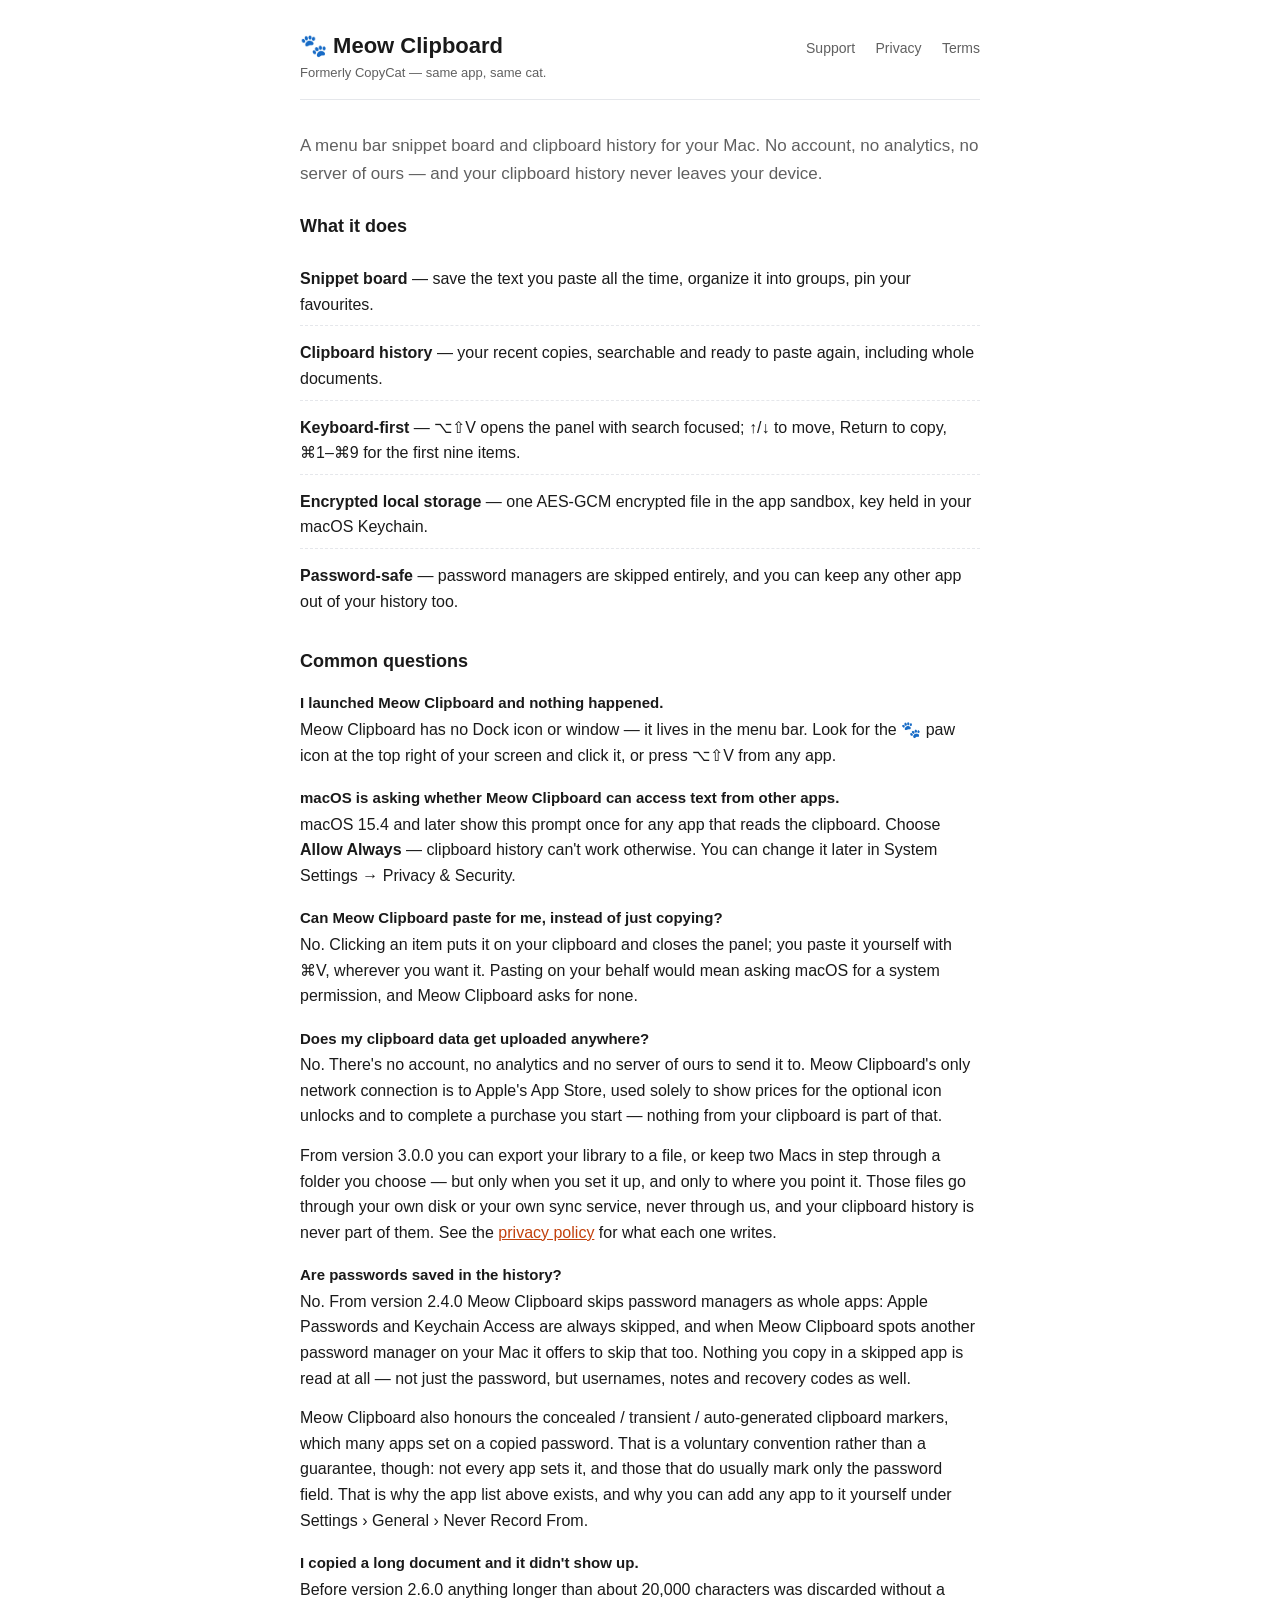
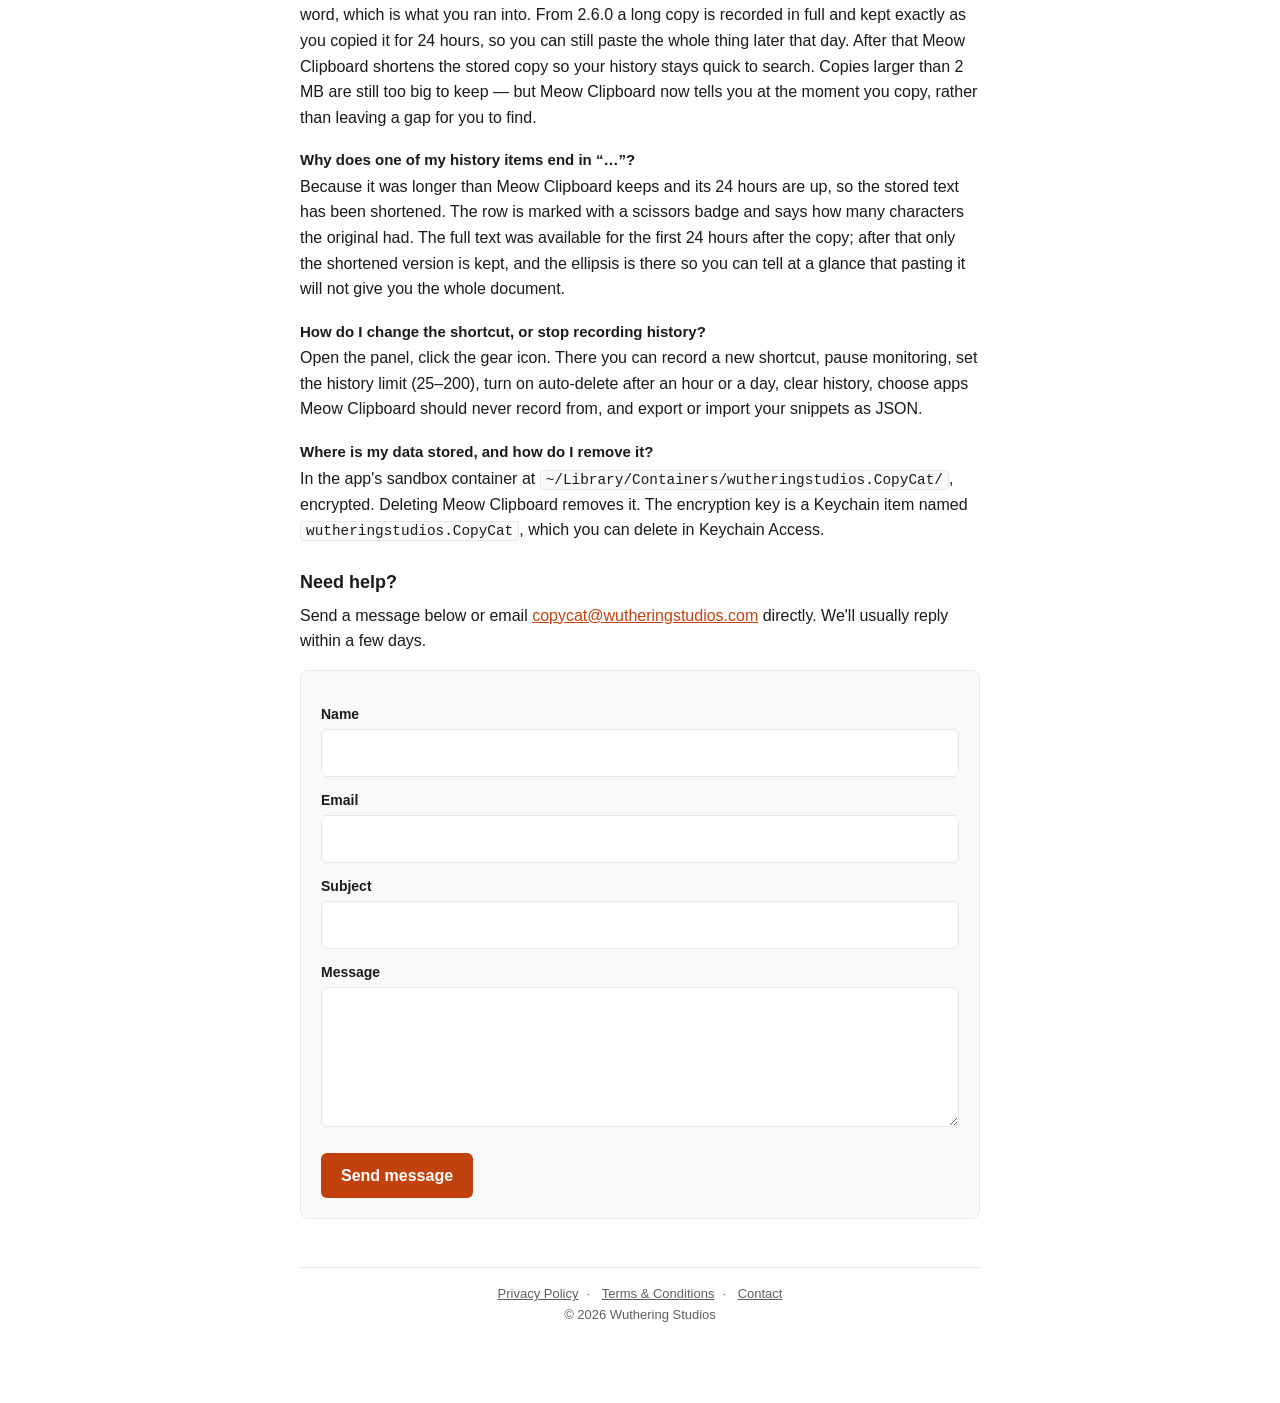
==== commit f19d3062: "Revised at 202609140115" ====
--- a/docs/index.html
+++ b/docs/index.html
@@ -22,7 +22,7 @@
     </header>
 
     <main>
-      <p class="lead">A menu bar snippet board and clipboard history for your Mac. No account, no sync, no analytics — nothing you copy ever leaves your device.</p>
+      <p class="lead">A menu bar snippet board and clipboard history for your Mac. No account, no analytics, no server of ours — and your clipboard history never leaves your device.</p>
 
       <h2>What it does</h2>
       <ul class="feature-list">
@@ -45,7 +45,8 @@
       <p>No. Clicking an item puts it on your clipboard and closes the panel; you paste it yourself with ⌘V, wherever you want it. Pasting on your behalf would mean asking macOS for a system permission, and Meow Clipboard asks for none.</p>
 
       <h3>Does my clipboard data get uploaded anywhere?</h3>
-      <p>No. There's no account, no sync, no analytics and no server of ours to send it to. Meow Clipboard's only network connection is to Apple's App Store, used solely to show prices for the optional icon unlocks and to complete a purchase you start — nothing from your clipboard is part of that.</p>
+      <p>No. There's no account, no analytics and no server of ours to send it to. Meow Clipboard's only network connection is to Apple's App Store, used solely to show prices for the optional icon unlocks and to complete a purchase you start — nothing from your clipboard is part of that.</p>
+      <p>From version 3.0.0 you can export your library to a file, or keep two Macs in step through a folder you choose — but only when you set it up, and only to where you point it. Those files go through your own disk or your own sync service, never through us, and your clipboard history is never part of them. See the <a href="privacy.html">privacy policy</a> for what each one writes.</p>
 
       <h3>Are passwords saved in the history?</h3>
       <p>No. From version 2.4.0 Meow Clipboard skips password managers as whole apps: Apple Passwords and Keychain Access are always skipped, and when Meow Clipboard spots another password manager on your Mac it offers to skip that too. Nothing you copy in a skipped app is read at all — not just the password, but usernames, notes and recovery codes as well.</p>
